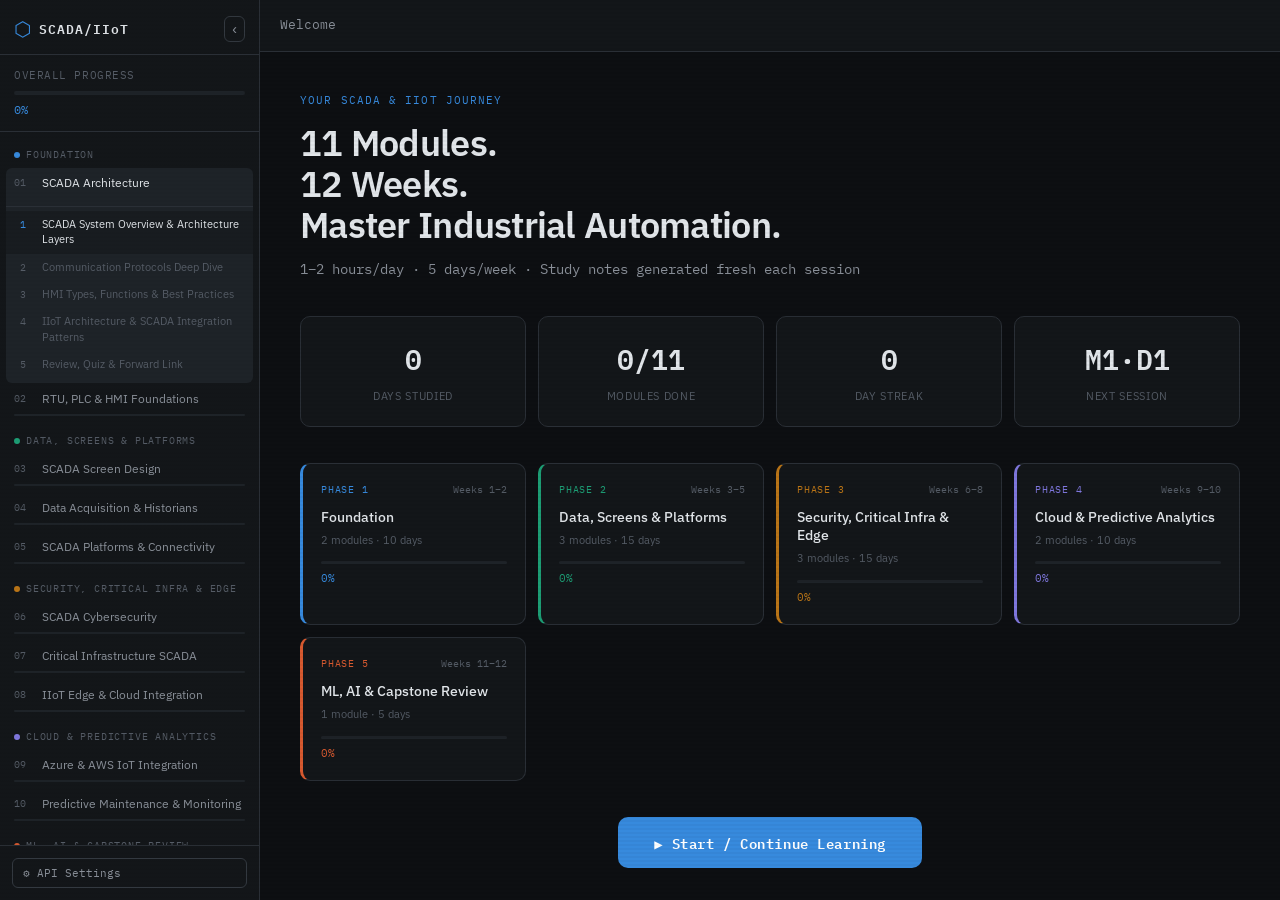
==== index.html @ b3e5c07e "Add files via upload" ====
<!DOCTYPE html>
<html lang="en">
<head>
  <meta charset="UTF-8">
  <meta name="viewport" content="width=device-width, initial-scale=1.0">
  <title>SCADA & IIoT Mastery — Ash's Study Platform</title>
  <link rel="preconnect" href="https://fonts.googleapis.com">
  <link href="https://fonts.googleapis.com/css2?family=IBM+Plex+Mono:wght@400;500;600&family=IBM+Plex+Sans:wght@300;400;500;600&display=swap" rel="stylesheet">
  <link rel="stylesheet" href="style.css">
</head>
<body>

  <!-- Sidebar -->
  <aside class="sidebar" id="sidebar">
    <div class="sidebar-header">
      <div class="logo">
        <span class="logo-icon">⬡</span>
        <span class="logo-text">SCADA/IIoT</span>
      </div>
      <button class="sidebar-toggle" id="sidebarToggle" title="Toggle sidebar">‹</button>
    </div>

    <div class="progress-summary">
      <div class="progress-label">Overall Progress</div>
      <div class="progress-bar-wrap">
        <div class="progress-bar-fill" id="overallBar"></div>
      </div>
      <div class="progress-pct" id="overallPct">0%</div>
    </div>

    <nav class="module-nav" id="moduleNav"></nav>

    <div class="sidebar-footer">
      <button class="settings-btn" id="settingsBtn">⚙ API Settings</button>
    </div>
  </aside>

  <!-- Main content -->
  <main class="main" id="main">

    <!-- Top bar -->
    <header class="topbar">
      <button class="menu-btn" id="menuBtn">☰</button>
      <div class="topbar-title" id="topbarTitle">Welcome</div>
      <div class="topbar-right">
        <span class="streak-badge" id="streakBadge" title="Study streak"></span>
      </div>
    </header>

    <!-- Dashboard view -->
    <div class="view active" id="viewDashboard">
      <div class="dashboard">
        <div class="hero">
          <div class="hero-eyebrow">Your SCADA & IIoT Journey</div>
          <h1 class="hero-title">11 Modules.<br>12 Weeks.<br>Master Industrial Automation.</h1>
          <p class="hero-sub">1–2 hours/day · 5 days/week · Study notes generated fresh each session</p>
        </div>

        <div class="stat-row">
          <div class="stat-card">
            <div class="stat-val" id="statDaysStudied">0</div>
            <div class="stat-lbl">Days Studied</div>
          </div>
          <div class="stat-card">
            <div class="stat-val" id="statModulesComplete">0/11</div>
            <div class="stat-lbl">Modules Done</div>
          </div>
          <div class="stat-card">
            <div class="stat-val" id="statDaysStreak">0</div>
            <div class="stat-lbl">Day Streak</div>
          </div>
          <div class="stat-card">
            <div class="stat-val" id="statNextUp">M1·D1</div>
            <div class="stat-lbl">Next Session</div>
          </div>
        </div>

        <div class="phases-grid" id="phasesGrid"></div>

        <div class="start-cta">
          <button class="cta-btn" id="continueBtn">▶ Start / Continue Learning</button>
        </div>
      </div>
    </div>

    <!-- Study view -->
    <div class="view" id="viewStudy">
      <div class="study-layout">
        <!-- Study content panel -->
        <div class="study-main">
          <div class="session-header">
            <div class="session-meta" id="sessionMeta">Module 1 · Day 1</div>
            <div class="session-title" id="sessionTitle">Loading session...</div>
            <div class="session-tags" id="sessionTags"></div>
          </div>

          <div class="content-area" id="contentArea">
            <div class="content-placeholder">
              <div class="placeholder-icon">⬡</div>
              <p>Click "Load Today's Notes" to generate your study session.</p>
            </div>
          </div>

          <div class="session-actions">
            <button class="action-btn secondary" id="loadNotesBtn">⚡ Load Today's Notes</button>
            <button class="action-btn primary" id="markDoneBtn" style="display:none">✓ Mark Session Complete</button>
            <button class="action-btn secondary" id="quizBtn" style="display:none">? Quick Quiz</button>
          </div>
        </div>

        <!-- AI Tutor panel -->
        <div class="tutor-panel" id="tutorPanel">
          <div class="tutor-header">
            <span class="tutor-title">⬡ AI Tutor</span>
            <span class="tutor-context" id="tutorContext"></span>
          </div>
          <div class="chat-messages" id="chatMessages">
            <div class="chat-welcome">
              <p>Ask me anything about this module. I know your background in controls and automation — I'll tailor explanations to what you already know.</p>
            </div>
          </div>
          <div class="chat-input-wrap">
            <textarea class="chat-input" id="chatInput" placeholder="Ask a question about this topic..." rows="2"></textarea>
            <button class="chat-send" id="chatSend">↑</button>
          </div>
          <div class="quick-prompts" id="quickPrompts"></div>
        </div>
      </div>
    </div>

  </main>

  <!-- API Settings Modal -->
  <div class="modal-overlay" id="modalOverlay">
    <div class="modal">
      <div class="modal-header">
        <span>API Settings</span>
        <button class="modal-close" id="modalClose">✕</button>
      </div>
      <div class="modal-body">
        <p class="modal-desc">Enter your Anthropic API key to enable the AI tutor. Your key is stored only in your browser (localStorage) and never sent anywhere except directly to Anthropic's API.</p>
        <label class="field-label">Anthropic API Key</label>
        <input type="password" class="api-input" id="apiKeyInput" placeholder="sk-ant-...">
        <div class="modal-actions">
          <button class="action-btn primary" id="saveApiKey">Save Key</button>
          <button class="action-btn secondary" id="clearApiKey">Clear Key</button>
        </div>
        <div class="api-status" id="apiStatus"></div>
        <div class="modal-note">
          <strong>Privacy:</strong> Your API key stays in your browser. This app makes calls directly to <code>api.anthropic.com</code> from your browser. Get a key at <a href="https://console.anthropic.com" target="_blank">console.anthropic.com</a>.
        </div>
      </div>
    </div>
  </div>

  <script src="data.js"></script>
  <script src="app.js"></script>
</body>
</html>
---- style.css ----
/* ============================================================
   SCADA/IIoT Learning Platform — Industrial Mono Theme
   ============================================================ */

*, *::before, *::after { box-sizing: border-box; margin: 0; padding: 0; }

:root {
  --font: 'IBM Plex Sans', sans-serif;
  --font-mono: 'IBM Plex Mono', monospace;
  --bg: #0d0f12;
  --bg2: #131619;
  --bg3: #181c20;
  --bg4: #1e2328;
  --border: #2a2f36;
  --border2: #333940;
  --text: #e2e6ea;
  --text2: #8a9099;
  --text3: #555c66;
  --accent: #378ADD;
  --accent2: #1D9E75;
  --accent3: #BA7517;
  --accent4: #7F77DD;
  --accent5: #D85A30;
  --sidebar-w: 260px;
  --topbar-h: 52px;
  --radius: 6px;
  --radius-lg: 10px;
}

html, body {
  height: 100%;
  background: var(--bg);
  color: var(--text);
  font-family: var(--font);
  font-size: 14px;
  line-height: 1.6;
  overflow: hidden;
}

/* ── Layout ───────────────────────────────────────────────── */

.sidebar {
  position: fixed;
  left: 0; top: 0; bottom: 0;
  width: var(--sidebar-w);
  background: var(--bg2);
  border-right: 1px solid var(--border);
  display: flex;
  flex-direction: column;
  z-index: 100;
  transition: transform 0.25s ease, width 0.25s ease;
  overflow: hidden;
}

.sidebar.collapsed { width: 52px; }
.sidebar.collapsed .logo-text,
.sidebar.collapsed .progress-summary,
.sidebar.collapsed .phase-group-header,
.sidebar.collapsed .nav-mod-title,
.sidebar.collapsed .nav-mod-progress,
.sidebar.collapsed .nav-days,
.sidebar.collapsed .nav-mod-check,
.sidebar.collapsed .settings-btn span,
.sidebar.collapsed .sidebar-footer .settings-btn { overflow: hidden; opacity: 0; pointer-events: none; }
.sidebar.collapsed .nav-module { padding: 8px; }
.sidebar.collapsed .nav-mod-num { font-size: 13px; }

.sidebar-header {
  display: flex;
  align-items: center;
  justify-content: space-between;
  padding: 16px 14px 12px;
  border-bottom: 1px solid var(--border);
  flex-shrink: 0;
}

.logo {
  display: flex;
  align-items: center;
  gap: 8px;
}

.logo-icon {
  color: var(--accent);
  font-size: 20px;
  line-height: 1;
}

.logo-text {
  font-family: var(--font-mono);
  font-weight: 600;
  font-size: 13px;
  letter-spacing: 0.08em;
  color: var(--text);
  white-space: nowrap;
}

.sidebar-toggle {
  background: none;
  border: 1px solid var(--border2);
  color: var(--text2);
  cursor: pointer;
  padding: 4px 7px;
  border-radius: var(--radius);
  font-size: 14px;
  transition: all 0.15s;
  flex-shrink: 0;
}
.sidebar-toggle:hover { background: var(--bg3); color: var(--text); }
.sidebar.collapsed .sidebar-toggle { transform: rotate(180deg); }

/* Progress summary */
.progress-summary {
  padding: 12px 14px;
  border-bottom: 1px solid var(--border);
  flex-shrink: 0;
}
.progress-label { font-size: 11px; color: var(--text3); margin-bottom: 6px; font-family: var(--font-mono); letter-spacing: 0.05em; text-transform: uppercase; }
.progress-bar-wrap { height: 4px; background: var(--bg4); border-radius: 2px; overflow: hidden; margin-bottom: 5px; }
.progress-bar-fill { height: 100%; background: var(--accent); border-radius: 2px; transition: width 0.4s ease; width: 0; }
.progress-pct { font-family: var(--font-mono); font-size: 12px; color: var(--accent); }

/* Nav */
.module-nav {
  flex: 1;
  overflow-y: auto;
  overflow-x: hidden;
  padding: 8px 0;
  scrollbar-width: thin;
  scrollbar-color: var(--border2) transparent;
}
.module-nav::-webkit-scrollbar { width: 4px; }
.module-nav::-webkit-scrollbar-track { background: transparent; }
.module-nav::-webkit-scrollbar-thumb { background: var(--border2); border-radius: 2px; }

.phase-group { margin-bottom: 4px; }

.phase-group-header {
  display: flex;
  align-items: center;
  gap: 6px;
  padding: 7px 14px 4px;
  font-size: 10px;
  font-family: var(--font-mono);
  letter-spacing: 0.08em;
  text-transform: uppercase;
  color: var(--text3);
}

.phase-dot {
  width: 6px; height: 6px;
  border-radius: 50%;
  flex-shrink: 0;
}

.nav-module {
  margin: 1px 6px;
  border-radius: var(--radius);
  cursor: pointer;
  transition: background 0.15s;
  overflow: hidden;
}
.nav-module:hover { background: var(--bg3); }
.nav-module.active { background: var(--bg4); }

.nav-mod-header {
  display: flex;
  align-items: center;
  gap: 8px;
  padding: 7px 8px;
}

.nav-mod-num {
  font-family: var(--font-mono);
  font-size: 10px;
  color: var(--text3);
  flex-shrink: 0;
  width: 20px;
}

.nav-mod-title {
  font-size: 12px;
  color: var(--text2);
  flex: 1;
  white-space: nowrap;
  overflow: hidden;
  text-overflow: ellipsis;
  line-height: 1.3;
}

.nav-module.active .nav-mod-title { color: var(--text); }

.nav-mod-check { color: var(--accent2); font-size: 11px; flex-shrink: 0; }

.nav-mod-progress {
  height: 2px;
  background: var(--bg4);
  margin: 0 8px 6px;
  border-radius: 1px;
  overflow: hidden;
}

.nav-mod-bar {
  height: 100%;
  border-radius: 1px;
  transition: width 0.4s ease;
}

.nav-days {
  display: none;
  border-top: 1px solid var(--border);
  padding: 4px 0;
}
.nav-days.open { display: block; }

.nav-day {
  display: flex;
  align-items: flex-start;
  gap: 8px;
  padding: 6px 8px 6px 14px;
  cursor: pointer;
  transition: background 0.1s;
  font-size: 11px;
  color: var(--text3);
  line-height: 1.4;
}
.nav-day:hover { background: var(--bg3); color: var(--text2); }
.nav-day.done { color: var(--text3); }
.nav-day.done .day-dot { color: var(--accent2); }
.nav-day.current { color: var(--text); background: var(--bg3); }
.nav-day.current .day-dot { color: var(--accent); }

.day-dot {
  font-family: var(--font-mono);
  font-size: 10px;
  color: var(--text3);
  flex-shrink: 0;
  width: 14px;
  margin-top: 1px;
}

/* Sidebar footer */
.sidebar-footer {
  padding: 12px;
  border-top: 1px solid var(--border);
  flex-shrink: 0;
}

.settings-btn {
  width: 100%;
  background: none;
  border: 1px solid var(--border2);
  color: var(--text2);
  font-family: var(--font-mono);
  font-size: 11px;
  padding: 7px 10px;
  border-radius: var(--radius);
  cursor: pointer;
  text-align: left;
  transition: all 0.15s;
  white-space: nowrap;
  overflow: hidden;
}
.settings-btn:hover { background: var(--bg3); color: var(--text); border-color: var(--border2); }

/* ── Main content ─────────────────────────────────────────── */

.main {
  margin-left: var(--sidebar-w);
  height: 100vh;
  display: flex;
  flex-direction: column;
  transition: margin-left 0.25s ease;
  overflow: hidden;
}
.main.sidebar-collapsed { margin-left: 52px; }

.topbar {
  height: var(--topbar-h);
  background: var(--bg2);
  border-bottom: 1px solid var(--border);
  display: flex;
  align-items: center;
  padding: 0 20px;
  gap: 12px;
  flex-shrink: 0;
}

.menu-btn {
  display: none;
  background: none;
  border: none;
  color: var(--text2);
  font-size: 18px;
  cursor: pointer;
  padding: 4px;
}

.topbar-title {
  font-size: 13px;
  font-family: var(--font-mono);
  color: var(--text2);
  flex: 1;
  overflow: hidden;
  text-overflow: ellipsis;
  white-space: nowrap;
}

.topbar-right { display: flex; align-items: center; gap: 8px; }

.streak-badge {
  font-size: 12px;
  font-family: var(--font-mono);
  background: var(--bg3);
  border: 1px solid var(--border2);
  padding: 3px 8px;
  border-radius: 12px;
  color: var(--text2);
}

/* ── Views ────────────────────────────────────────────────── */

.view {
  display: none;
  flex: 1;
  overflow: hidden;
}
.view.active { display: flex; flex-direction: column; }

/* ── Dashboard ────────────────────────────────────────────── */

.dashboard {
  flex: 1;
  overflow-y: auto;
  padding: 40px;
}

.hero {
  margin-bottom: 36px;
}

.hero-eyebrow {
  font-family: var(--font-mono);
  font-size: 11px;
  letter-spacing: 0.1em;
  text-transform: uppercase;
  color: var(--accent);
  margin-bottom: 12px;
}

.hero-title {
  font-size: 36px;
  font-weight: 600;
  line-height: 1.15;
  color: var(--text);
  margin-bottom: 12px;
  letter-spacing: -0.02em;
}

.hero-sub {
  font-size: 14px;
  color: var(--text2);
  font-family: var(--font-mono);
}

.stat-row {
  display: grid;
  grid-template-columns: repeat(4, 1fr);
  gap: 12px;
  margin-bottom: 36px;
}

.stat-card {
  background: var(--bg2);
  border: 1px solid var(--border);
  border-radius: var(--radius-lg);
  padding: 20px;
  text-align: center;
}

.stat-val {
  font-family: var(--font-mono);
  font-size: 28px;
  font-weight: 600;
  color: var(--text);
  margin-bottom: 6px;
}

.stat-lbl {
  font-size: 11px;
  color: var(--text3);
  text-transform: uppercase;
  letter-spacing: 0.06em;
}

.phases-grid {
  display: grid;
  grid-template-columns: repeat(auto-fill, minmax(200px, 1fr));
  gap: 12px;
  margin-bottom: 36px;
}

.phase-card {
  background: var(--bg2);
  border: 1px solid var(--border);
  border-radius: var(--radius-lg);
  padding: 18px;
  cursor: pointer;
  transition: all 0.2s;
  border-left: 3px solid var(--phase-color, var(--accent));
}
.phase-card:hover {
  background: var(--bg3);
  transform: translateY(-1px);
}

.phase-card-top {
  display: flex;
  justify-content: space-between;
  align-items: flex-start;
  margin-bottom: 10px;
}

.phase-card-num {
  font-family: var(--font-mono);
  font-size: 10px;
  color: var(--phase-color, var(--accent));
  text-transform: uppercase;
  letter-spacing: 0.08em;
}

.phase-card-weeks {
  font-family: var(--font-mono);
  font-size: 10px;
  color: var(--text3);
}

.phase-card-title {
  font-size: 14px;
  font-weight: 500;
  color: var(--text);
  line-height: 1.3;
  margin-bottom: 6px;
}

.phase-card-mods {
  font-size: 11px;
  color: var(--text3);
  margin-bottom: 12px;
}

.phase-card-bar-wrap {
  height: 3px;
  background: var(--bg4);
  border-radius: 2px;
  margin-bottom: 6px;
}

.phase-card-bar {
  height: 100%;
  background: var(--phase-color, var(--accent));
  border-radius: 2px;
  transition: width 0.5s ease;
}

.phase-card-pct {
  font-family: var(--font-mono);
  font-size: 11px;
  color: var(--phase-color, var(--accent));
}

.start-cta { text-align: center; }

.cta-btn {
  background: var(--accent);
  color: #fff;
  border: none;
  padding: 14px 36px;
  border-radius: var(--radius-lg);
  font-family: var(--font-mono);
  font-size: 14px;
  font-weight: 600;
  cursor: pointer;
  letter-spacing: 0.04em;
  transition: all 0.15s;
}
.cta-btn:hover { background: #4a98ee; transform: translateY(-1px); }
.cta-btn:active { transform: translateY(0); }

/* ── Study View ───────────────────────────────────────────── */

.study-layout {
  flex: 1;
  display: grid;
  grid-template-columns: 1fr 360px;
  overflow: hidden;
}

.study-main {
  display: flex;
  flex-direction: column;
  overflow: hidden;
  border-right: 1px solid var(--border);
}

.session-header {
  padding: 20px 24px 16px;
  border-bottom: 1px solid var(--border);
  flex-shrink: 0;
}

.session-meta {
  font-family: var(--font-mono);
  font-size: 11px;
  color: var(--text3);
  text-transform: uppercase;
  letter-spacing: 0.08em;
  margin-bottom: 6px;
}

.session-title {
  font-size: 20px;
  font-weight: 600;
  color: var(--text);
  line-height: 1.3;
  margin-bottom: 10px;
}

.session-tags {
  display: flex;
  flex-wrap: wrap;
  gap: 6px;
}

.tag {
  font-family: var(--font-mono);
  font-size: 10px;
  padding: 3px 8px;
  border-radius: 3px;
  border: 1px solid;
  letter-spacing: 0.04em;
}

.content-area {
  flex: 1;
  overflow-y: auto;
  padding: 24px;
  scrollbar-width: thin;
  scrollbar-color: var(--border2) transparent;
}
.content-area::-webkit-scrollbar { width: 4px; }
.content-area::-webkit-scrollbar-thumb { background: var(--border2); border-radius: 2px; }

.content-placeholder {
  display: flex;
  flex-direction: column;
  align-items: center;
  justify-content: center;
  height: 100%;
  text-align: center;
  color: var(--text2);
  min-height: 300px;
}

.content-placeholder.completed .placeholder-icon { color: var(--accent2); }

.placeholder-icon {
  font-size: 36px;
  margin-bottom: 14px;
  color: var(--accent);
  opacity: 0.5;
}

.session-topics-preview {
  margin-top: 20px;
  display: flex;
  flex-direction: column;
  gap: 6px;
  text-align: left;
  max-width: 420px;
}

.topic-pill {
  font-size: 12px;
  color: var(--text3);
  padding: 5px 0;
}

/* Notes content */
.notes-content {
  max-width: 720px;
}

.notes-content h2 {
  font-size: 16px;
  font-weight: 600;
  margin: 28px 0 10px;
  padding-bottom: 8px;
  border-bottom: 1px solid var(--border);
  font-family: var(--font-mono);
  letter-spacing: 0.02em;
}

.notes-content h2:first-child { margin-top: 0; }

.notes-content h3 {
  font-size: 14px;
  font-weight: 500;
  margin: 18px 0 8px;
  color: var(--text);
}

.notes-content p {
  font-size: 14px;
  line-height: 1.75;
  color: var(--text2);
  margin-bottom: 12px;
}

.notes-content strong { color: var(--text); font-weight: 500; }

.notes-content ul {
  margin: 8px 0 14px 16px;
}

.notes-content li {
  font-size: 14px;
  line-height: 1.7;
  color: var(--text2);
  margin-bottom: 4px;
}

.notes-content code {
  font-family: var(--font-mono);
  font-size: 12px;
  background: var(--bg4);
  color: var(--accent);
  padding: 2px 6px;
  border-radius: 3px;
}

.table-wrap {
  overflow-x: auto;
  margin: 14px 0;
}

.notes-content table {
  width: 100%;
  border-collapse: collapse;
  font-size: 13px;
}

.notes-content th {
  text-align: left;
  font-family: var(--font-mono);
  font-size: 11px;
  text-transform: uppercase;
  letter-spacing: 0.06em;
  color: var(--text3);
  padding: 8px 12px;
  border-bottom: 1px solid var(--border2);
}

.notes-content td {
  padding: 8px 12px;
  border-bottom: 1px solid var(--border);
  color: var(--text2);
  line-height: 1.5;
  vertical-align: top;
}

.notes-content tr:hover td { background: var(--bg3); }

/* Loading */
.loading-notes {
  display: flex;
  flex-direction: column;
  align-items: center;
  justify-content: center;
  min-height: 300px;
  gap: 16px;
  color: var(--text2);
}

.spinner {
  width: 32px; height: 32px;
  border: 2px solid var(--border2);
  border-top-color: var(--accent);
  border-radius: 50%;
  animation: spin 0.8s linear infinite;
}

@keyframes spin { to { transform: rotate(360deg); } }

.error-msg {
  background: rgba(226, 75, 74, 0.1);
  border: 1px solid rgba(226, 75, 74, 0.3);
  border-radius: var(--radius);
  padding: 16px;
  color: #e24b4a;
  font-size: 13px;
  line-height: 1.6;
}

/* Session actions */
.session-actions {
  padding: 14px 24px;
  border-top: 1px solid var(--border);
  display: flex;
  gap: 10px;
  flex-shrink: 0;
  flex-wrap: wrap;
}

.action-btn {
  padding: 9px 18px;
  border-radius: var(--radius);
  font-family: var(--font-mono);
  font-size: 12px;
  font-weight: 500;
  cursor: pointer;
  transition: all 0.15s;
  display: inline-flex;
  align-items: center;
  gap: 6px;
  letter-spacing: 0.02em;
}

.action-btn.primary {
  background: var(--accent);
  color: #fff;
  border: none;
}
.action-btn.primary:hover { background: #4a98ee; }
.action-btn.primary:disabled { background: var(--accent2); cursor: not-allowed; opacity: 0.8; }

.action-btn.secondary {
  background: transparent;
  color: var(--text2);
  border: 1px solid var(--border2);
}
.action-btn.secondary:hover { background: var(--bg3); color: var(--text); border-color: var(--border2); }

/* ── AI Tutor Panel ───────────────────────────────────────── */

.tutor-panel {
  display: flex;
  flex-direction: column;
  overflow: hidden;
  background: var(--bg2);
}

.tutor-header {
  padding: 14px 16px;
  border-bottom: 1px solid var(--border);
  display: flex;
  align-items: center;
  justify-content: space-between;
  flex-shrink: 0;
}

.tutor-title {
  font-family: var(--font-mono);
  font-size: 12px;
  font-weight: 600;
  color: var(--accent);
  letter-spacing: 0.06em;
}

.tutor-context {
  font-family: var(--font-mono);
  font-size: 10px;
  color: var(--text3);
}

.chat-messages {
  flex: 1;
  overflow-y: auto;
  padding: 16px;
  display: flex;
  flex-direction: column;
  gap: 12px;
  scrollbar-width: thin;
  scrollbar-color: var(--border2) transparent;
}
.chat-messages::-webkit-scrollbar { width: 3px; }
.chat-messages::-webkit-scrollbar-thumb { background: var(--border2); border-radius: 2px; }

.chat-welcome {
  background: var(--bg3);
  border: 1px solid var(--border);
  border-radius: var(--radius);
  padding: 12px;
}
.chat-welcome p { font-size: 12px; color: var(--text2); line-height: 1.6; }

.chat-msg { display: flex; flex-direction: column; }

.chat-msg.user { align-items: flex-end; }
.chat-msg.ai { align-items: flex-start; }

.chat-bubble {
  max-width: 90%;
  padding: 10px 12px;
  border-radius: var(--radius);
  font-size: 12px;
  line-height: 1.6;
}

.chat-msg.user .chat-bubble {
  background: var(--accent);
  color: #fff;
  border-radius: var(--radius) var(--radius) 2px var(--radius);
}

.chat-msg.ai .chat-bubble {
  background: var(--bg3);
  border: 1px solid var(--border);
  color: var(--text2);
  border-radius: var(--radius) var(--radius) var(--radius) 2px;
}

.chat-bubble.error {
  background: rgba(226,75,74,0.1);
  border: 1px solid rgba(226,75,74,0.3);
  color: #e24b4a;
}

.ai-response h2 { font-size: 12px; font-weight: 600; color: var(--accent); margin: 10px 0 5px; }
.ai-response h3 { font-size: 12px; font-weight: 500; color: var(--text); margin: 8px 0 4px; }
.ai-response p { font-size: 12px; color: var(--text2); margin-bottom: 6px; }
.ai-response strong { color: var(--text); }
.ai-response code { font-size: 11px; background: var(--bg4); color: var(--accent); padding: 1px 4px; border-radius: 2px; font-family: var(--font-mono); }
.ai-response ul { margin-left: 14px; }
.ai-response li { font-size: 12px; color: var(--text2); margin-bottom: 3px; }
.ai-response table { width: 100%; border-collapse: collapse; margin: 6px 0; }
.ai-response th { font-size: 10px; text-transform: uppercase; letter-spacing: 0.05em; color: var(--text3); padding: 4px 6px; border-bottom: 1px solid var(--border2); }
.ai-response td { font-size: 11px; color: var(--text2); padding: 5px 6px; border-bottom: 1px solid var(--border); vertical-align: top; }

/* Thinking dots */
.chat-bubble.thinking {
  display: flex;
  align-items: center;
  gap: 5px;
  padding: 12px 16px;
}
.chat-bubble.thinking span {
  width: 6px; height: 6px;
  background: var(--text3);
  border-radius: 50%;
  animation: bounce 1.2s infinite;
}
.chat-bubble.thinking span:nth-child(2) { animation-delay: 0.2s; }
.chat-bubble.thinking span:nth-child(3) { animation-delay: 0.4s; }
@keyframes bounce {
  0%, 60%, 100% { transform: translateY(0); }
  30% { transform: translateY(-6px); }
}

.chat-input-wrap {
  display: flex;
  gap: 8px;
  padding: 12px;
  border-top: 1px solid var(--border);
  flex-shrink: 0;
}

.chat-input {
  flex: 1;
  background: var(--bg3);
  border: 1px solid var(--border2);
  border-radius: var(--radius);
  color: var(--text);
  font-family: var(--font);
  font-size: 12px;
  padding: 8px 10px;
  resize: none;
  outline: none;
  transition: border-color 0.15s;
  line-height: 1.5;
}
.chat-input:focus { border-color: var(--accent); }
.chat-input::placeholder { color: var(--text3); }

.chat-send {
  background: var(--accent);
  color: #fff;
  border: none;
  border-radius: var(--radius);
  width: 34px;
  height: 34px;
  cursor: pointer;
  font-size: 16px;
  display: flex;
  align-items: center;
  justify-content: center;
  transition: background 0.15s;
  flex-shrink: 0;
  align-self: flex-end;
}
.chat-send:hover { background: #4a98ee; }

.quick-prompts {
  padding: 0 12px 10px;
  display: flex;
  flex-direction: column;
  gap: 5px;
  flex-shrink: 0;
}

.quick-prompt-btn {
  background: transparent;
  border: 1px solid var(--border);
  border-radius: var(--radius);
  color: var(--text3);
  font-size: 11px;
  padding: 5px 10px;
  text-align: left;
  cursor: pointer;
  transition: all 0.15s;
  font-family: var(--font);
  line-height: 1.4;
}
.quick-prompt-btn:hover { background: var(--bg3); color: var(--text2); border-color: var(--border2); }

/* ── Modal ────────────────────────────────────────────────── */

.modal-overlay {
  display: none;
  position: fixed;
  inset: 0;
  background: rgba(0,0,0,0.7);
  z-index: 200;
  align-items: center;
  justify-content: center;
  padding: 20px;
}
.modal-overlay.open { display: flex; }

.modal {
  background: var(--bg2);
  border: 1px solid var(--border2);
  border-radius: var(--radius-lg);
  width: 100%;
  max-width: 480px;
  overflow: hidden;
}

.modal-header {
  display: flex;
  justify-content: space-between;
  align-items: center;
  padding: 16px 20px;
  border-bottom: 1px solid var(--border);
  font-family: var(--font-mono);
  font-size: 13px;
  font-weight: 600;
}

.modal-close {
  background: none;
  border: none;
  color: var(--text3);
  cursor: pointer;
  font-size: 14px;
  padding: 4px;
  transition: color 0.15s;
}
.modal-close:hover { color: var(--text); }

.modal-body { padding: 20px; }

.modal-desc {
  font-size: 13px;
  color: var(--text2);
  line-height: 1.6;
  margin-bottom: 18px;
}

.field-label {
  display: block;
  font-family: var(--font-mono);
  font-size: 11px;
  text-transform: uppercase;
  letter-spacing: 0.06em;
  color: var(--text3);
  margin-bottom: 6px;
}

.api-input {
  width: 100%;
  background: var(--bg3);
  border: 1px solid var(--border2);
  border-radius: var(--radius);
  color: var(--text);
  font-family: var(--font-mono);
  font-size: 13px;
  padding: 10px 12px;
  outline: none;
  transition: border-color 0.15s;
  margin-bottom: 16px;
}
.api-input:focus { border-color: var(--accent); }

.modal-actions {
  display: flex;
  gap: 10px;
  margin-bottom: 16px;
}

.api-status { font-size: 13px; margin-bottom: 14px; }
.status-ok { color: var(--accent2); }
.status-warn { color: var(--accent3); }

.modal-note {
  font-size: 12px;
  color: var(--text3);
  line-height: 1.6;
  padding: 12px;
  background: var(--bg3);
  border-radius: var(--radius);
  border: 1px solid var(--border);
}
.modal-note a { color: var(--accent); }
.modal-note code { font-family: var(--font-mono); color: var(--accent); }

/* ── Responsive ───────────────────────────────────────────── */

@media (max-width: 900px) {
  .study-layout { grid-template-columns: 1fr; }
  .tutor-panel {
    display: none;
    position: fixed;
    inset: 0;
    z-index: 150;
  }
}

@media (max-width: 768px) {
  .sidebar {
    transform: translateX(-100%);
  }
  .sidebar.mobile-open {
    transform: translateX(0);
    box-shadow: 4px 0 20px rgba(0,0,0,0.5);
  }
  .main { margin-left: 0; }
  .main.sidebar-collapsed { margin-left: 0; }
  .menu-btn { display: block; }
  .stat-row { grid-template-columns: repeat(2, 1fr); }
  .hero-title { font-size: 26px; }
  .dashboard { padding: 20px; }
}

@media (max-width: 480px) {
  .stat-row { grid-template-columns: 1fr 1fr; }
  .phases-grid { grid-template-columns: 1fr; }
}

/* ── Scan-line texture (subtle industrial feel) ────────────── */
body::after {
  content: '';
  position: fixed;
  inset: 0;
  background: repeating-linear-gradient(
    0deg,
    transparent,
    transparent 2px,
    rgba(0,0,0,0.03) 2px,
    rgba(0,0,0,0.03) 4px
  );
  pointer-events: none;
  z-index: 9999;
}
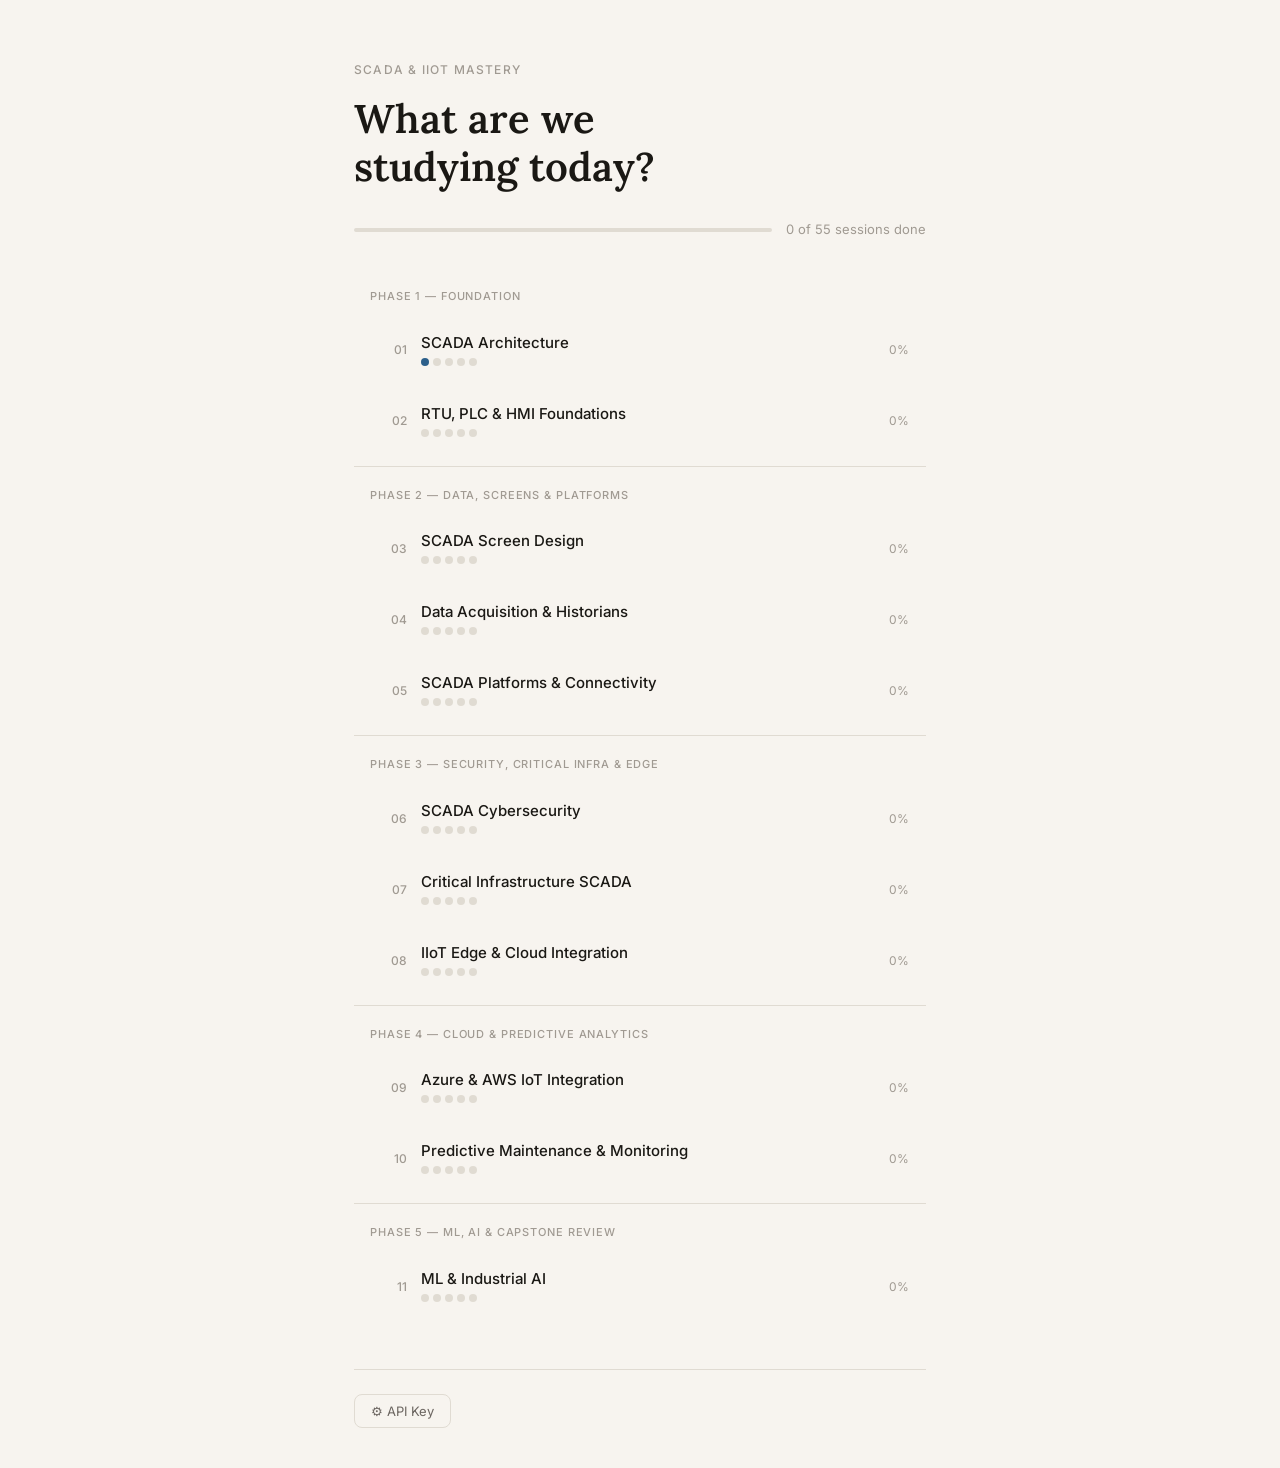
==== commit c890c785: "Add files via upload" ====
--- a/index.html
+++ b/index.html
@@ -3,153 +3,90 @@
 <head>
   <meta charset="UTF-8">
   <meta name="viewport" content="width=device-width, initial-scale=1.0">
-  <title>SCADA & IIoT Mastery — Ash's Study Platform</title>
+  <title>SCADA & IIoT — Study</title>
   <link rel="preconnect" href="https://fonts.googleapis.com">
-  <link href="https://fonts.googleapis.com/css2?family=IBM+Plex+Mono:wght@400;500;600&family=IBM+Plex+Sans:wght@300;400;500;600&display=swap" rel="stylesheet">
+  <link href="https://fonts.googleapis.com/css2?family=Lora:ital,wght@0,400;0,500;0,600;1,400&family=Inter:wght@400;500&display=swap" rel="stylesheet">
   <link rel="stylesheet" href="style.css">
 </head>
 <body>
 
-  <!-- Sidebar -->
-  <aside class="sidebar" id="sidebar">
-    <div class="sidebar-header">
-      <div class="logo">
-        <span class="logo-icon">⬡</span>
-        <span class="logo-text">SCADA/IIoT</span>
+  <!-- Home screen -->
+  <div class="screen active" id="screenHome">
+    <div class="home-wrap">
+      <div class="home-top">
+        <div class="home-label">SCADA & IIoT Mastery</div>
+        <h1 class="home-title">What are we<br>studying today?</h1>
+        <div class="home-progress">
+          <div class="hp-bar"><div class="hp-fill" id="homeBarFill"></div></div>
+          <span class="hp-text" id="homeBarText">0 of 55 sessions done</span>
+        </div>
       </div>
-      <button class="sidebar-toggle" id="sidebarToggle" title="Toggle sidebar">‹</button>
+      <div class="module-list" id="moduleList"></div>
+      <div class="home-footer">
+        <button class="btn-ghost" id="homeSettingsBtn">⚙ API Key</button>
+        <span class="streak-text" id="homeStreak"></span>
+      </div>
     </div>
+  </div>
 
-    <div class="progress-summary">
-      <div class="progress-label">Overall Progress</div>
-      <div class="progress-bar-wrap">
-        <div class="progress-bar-fill" id="overallBar"></div>
-      </div>
-      <div class="progress-pct" id="overallPct">0%</div>
-    </div>
-
-    <nav class="module-nav" id="moduleNav"></nav>
-
-    <div class="sidebar-footer">
-      <button class="settings-btn" id="settingsBtn">⚙ API Settings</button>
-    </div>
-  </aside>
-
-  <!-- Main content -->
-  <main class="main" id="main">
-
-    <!-- Top bar -->
-    <header class="topbar">
-      <button class="menu-btn" id="menuBtn">☰</button>
-      <div class="topbar-title" id="topbarTitle">Welcome</div>
-      <div class="topbar-right">
-        <span class="streak-badge" id="streakBadge" title="Study streak"></span>
-      </div>
-    </header>
-
-    <!-- Dashboard view -->
-    <div class="view active" id="viewDashboard">
-      <div class="dashboard">
-        <div class="hero">
-          <div class="hero-eyebrow">Your SCADA & IIoT Journey</div>
-          <h1 class="hero-title">11 Modules.<br>12 Weeks.<br>Master Industrial Automation.</h1>
-          <p class="hero-sub">1–2 hours/day · 5 days/week · Study notes generated fresh each session</p>
+  <!-- Study screen -->
+  <div class="screen" id="screenStudy">
+    <div class="study-wrap">
+      <div class="study-left">
+        <div class="study-nav">
+          <button class="back-btn" id="backBtn">← Modules</button>
+          <div class="study-breadcrumb" id="studyBreadcrumb"></div>
+          <button class="btn-ghost small" id="studySettingsBtn">⚙</button>
         </div>
-
-        <div class="stat-row">
-          <div class="stat-card">
-            <div class="stat-val" id="statDaysStudied">0</div>
-            <div class="stat-lbl">Days Studied</div>
-          </div>
-          <div class="stat-card">
-            <div class="stat-val" id="statModulesComplete">0/11</div>
-            <div class="stat-lbl">Modules Done</div>
-          </div>
-          <div class="stat-card">
-            <div class="stat-val" id="statDaysStreak">0</div>
-            <div class="stat-lbl">Day Streak</div>
-          </div>
-          <div class="stat-card">
-            <div class="stat-val" id="statNextUp">M1·D1</div>
-            <div class="stat-lbl">Next Session</div>
+        <div class="day-tabs" id="dayTabs"></div>
+        <div class="study-header">
+          <div class="study-module-label" id="studyModuleLabel"></div>
+          <h2 class="study-day-title" id="studyDayTitle"></h2>
+          <div class="study-keywords" id="studyKeywords"></div>
+        </div>
+        <div class="study-body" id="studyBody">
+          <div class="empty-state">
+            <div class="empty-icon">◎</div>
+            <p>Ready when you are.</p>
+            <button class="btn-primary" id="loadBtn1">Generate today's notes</button>
           </div>
         </div>
-
-        <div class="phases-grid" id="phasesGrid"></div>
-
-        <div class="start-cta">
-          <button class="cta-btn" id="continueBtn">▶ Start / Continue Learning</button>
+        <div class="study-footer" id="studyFooter" style="display:none">
+          <button class="btn-ghost" id="loadBtn">↻ Regenerate</button>
+          <button class="btn-done" id="doneBtn">✓ Mark complete & continue</button>
         </div>
       </div>
-    </div>
-
-    <!-- Study view -->
-    <div class="view" id="viewStudy">
-      <div class="study-layout">
-        <!-- Study content panel -->
-        <div class="study-main">
-          <div class="session-header">
-            <div class="session-meta" id="sessionMeta">Module 1 · Day 1</div>
-            <div class="session-title" id="sessionTitle">Loading session...</div>
-            <div class="session-tags" id="sessionTags"></div>
-          </div>
-
-          <div class="content-area" id="contentArea">
-            <div class="content-placeholder">
-              <div class="placeholder-icon">⬡</div>
-              <p>Click "Load Today's Notes" to generate your study session.</p>
-            </div>
-          </div>
-
-          <div class="session-actions">
-            <button class="action-btn secondary" id="loadNotesBtn">⚡ Load Today's Notes</button>
-            <button class="action-btn primary" id="markDoneBtn" style="display:none">✓ Mark Session Complete</button>
-            <button class="action-btn secondary" id="quizBtn" style="display:none">? Quick Quiz</button>
+      <div class="tutor-wrap" id="tutorWrap">
+        <div class="tutor-head">
+          <span class="tutor-label">Ask the tutor</span>
+          <button class="tutor-close" id="tutorClose">✕</button>
+        </div>
+        <div class="chat-body" id="chatBody">
+          <div class="chat-intro">Ask anything about this session — I'll tie it to your Rockwell &amp; panel wiring background.</div>
+        </div>
+        <div class="chat-foot">
+          <div class="quick-qs" id="quickQs"></div>
+          <div class="chat-row">
+            <textarea id="chatInput" placeholder="Ask a question…" rows="2"></textarea>
+            <button id="chatSend">↑</button>
           </div>
         </div>
+      </div>
+      <button class="tutor-toggle" id="tutorToggle">💬 Ask tutor</button>
+    </div>
+  </div>
 
-        <!-- AI Tutor panel -->
-        <div class="tutor-panel" id="tutorPanel">
-          <div class="tutor-header">
-            <span class="tutor-title">⬡ AI Tutor</span>
-            <span class="tutor-context" id="tutorContext"></span>
-          </div>
-          <div class="chat-messages" id="chatMessages">
-            <div class="chat-welcome">
-              <p>Ask me anything about this module. I know your background in controls and automation — I'll tailor explanations to what you already know.</p>
-            </div>
-          </div>
-          <div class="chat-input-wrap">
-            <textarea class="chat-input" id="chatInput" placeholder="Ask a question about this topic..." rows="2"></textarea>
-            <button class="chat-send" id="chatSend">↑</button>
-          </div>
-          <div class="quick-prompts" id="quickPrompts"></div>
-        </div>
+  <!-- Modal -->
+  <div class="modal-bg" id="modalBg">
+    <div class="modal-box">
+      <div class="modal-title">API Key <button class="modal-x" id="modalX">✕</button></div>
+      <p class="modal-desc">Free at <a href="https://console.groq.com" target="_blank">console.groq.com</a> — no credit card needed. Key stays in your browser only.</p>
+      <input type="password" id="apiInput" placeholder="gsk_…" autocomplete="off">
+      <div class="modal-btns">
+        <button class="btn-primary" id="saveKey">Save</button>
+        <button class="btn-ghost" id="clearKey">Clear</button>
       </div>
-    </div>
-
-  </main>
-
-  <!-- API Settings Modal -->
-  <div class="modal-overlay" id="modalOverlay">
-    <div class="modal">
-      <div class="modal-header">
-        <span>API Settings</span>
-        <button class="modal-close" id="modalClose">✕</button>
-      </div>
-      <div class="modal-body">
-        <p class="modal-desc">Enter your Anthropic API key to enable the AI tutor. Your key is stored only in your browser (localStorage) and never sent anywhere except directly to Anthropic's API.</p>
-        <label class="field-label">Anthropic API Key</label>
-        <input type="password" class="api-input" id="apiKeyInput" placeholder="sk-ant-...">
-        <div class="modal-actions">
-          <button class="action-btn primary" id="saveApiKey">Save Key</button>
-          <button class="action-btn secondary" id="clearApiKey">Clear Key</button>
-        </div>
-        <div class="api-status" id="apiStatus"></div>
-        <div class="modal-note">
-          <strong>Privacy:</strong> Your API key stays in your browser. This app makes calls directly to <code>api.anthropic.com</code> from your browser. Get a key at <a href="https://console.anthropic.com" target="_blank">console.anthropic.com</a>.
-        </div>
-      </div>
+      <div class="key-status" id="keyStatus"></div>
     </div>
   </div>
 
--- a/style.css
+++ b/style.css
@@ -1,1074 +1,194 @@
-/* ============================================================
-   SCADA/IIoT Learning Platform — Industrial Mono Theme
-   ============================================================ */
+/* SCADA/IIoT Study — Clean Reading Theme */
+*, *::before, *::after { box-sizing: border-box; margin: 0; padding: 0; }
+:root {
+  --serif: 'Lora', Georgia, serif;
+  --sans: 'Inter', system-ui, sans-serif;
+  --bg: #f7f4ef;
+  --bg2: #fffff8;
+  --bg3: #f0ede7;
+  --border: #e0dbd2;
+  --text: #1a1814;
+  --text2: #6b6560;
+  --text3: #a09a92;
+  --accent: #2c5f8a;
+  --accent-light: #e8f0f7;
+  --green: #2a6e4a;
+  --green-light: #e6f2ec;
+  --amber: #7a4f1a;
+  --amber-light: #fdf3e3;
+  --radius: 8px;
+  --max: 740px;
+}
+html, body { height: 100%; background: var(--bg); color: var(--text); font-family: var(--sans); font-size: 16px; line-height: 1.6; -webkit-font-smoothing: antialiased; }
+.screen { display: none; min-height: 100vh; }
+.screen.active { display: block; }
 
-*, *::before, *::after { box-sizing: border-box; margin: 0; padding: 0; }
+/* Home */
+.home-wrap { max-width: 620px; margin: 0 auto; padding: 60px 24px 40px; }
+.home-label { font-size: 12px; font-weight: 500; letter-spacing: 0.1em; text-transform: uppercase; color: var(--text3); margin-bottom: 16px; }
+.home-title { font-family: var(--serif); font-size: 40px; font-weight: 600; line-height: 1.2; color: var(--text); margin-bottom: 28px; }
+.home-progress { display: flex; align-items: center; gap: 14px; margin-bottom: 48px; }
+.hp-bar { flex: 1; height: 4px; background: var(--border); border-radius: 2px; overflow: hidden; }
+.hp-fill { height: 100%; background: var(--accent); border-radius: 2px; transition: width 0.5s ease; width: 0; }
+.hp-text { font-size: 13px; color: var(--text3); white-space: nowrap; }
+.module-list { display: flex; flex-direction: column; gap: 2px; margin-bottom: 48px; }
+.mod-item { display: grid; grid-template-columns: 36px 1fr auto; align-items: center; gap: 14px; padding: 14px 16px; border-radius: var(--radius); cursor: pointer; transition: background 0.12s; border: 1px solid transparent; }
+.mod-item:hover { background: var(--bg2); border-color: var(--border); }
+.mod-num { font-size: 12px; font-weight: 500; color: var(--text3); text-align: right; }
+.mod-info { min-width: 0; }
+.mod-title { font-size: 15px; font-weight: 500; color: var(--text); white-space: nowrap; overflow: hidden; text-overflow: ellipsis; margin-bottom: 3px; }
+.mod-phase { font-size: 12px; color: var(--text3); }
+.mod-right { display: flex; align-items: center; gap: 10px; flex-shrink: 0; }
+.mod-pct { font-size: 12px; color: var(--text3); }
+.mod-check { color: var(--green); font-size: 14px; }
+.phase-divider { font-size: 11px; font-weight: 500; letter-spacing: 0.08em; text-transform: uppercase; color: var(--text3); padding: 20px 16px 8px; border-top: 1px solid var(--border); margin-top: 8px; }
+.phase-divider:first-child { border-top: none; margin-top: 0; padding-top: 0; }
+.mod-days-row { display: flex; gap: 4px; grid-column: 2 / 4; padding-bottom: 4px; }
+.day-dot-sm { width: 8px; height: 8px; border-radius: 50%; background: var(--border); transition: background 0.2s; }
+.day-dot-sm.done { background: var(--green); }
+.day-dot-sm.current { background: var(--accent); }
+.home-footer { display: flex; align-items: center; justify-content: space-between; padding-top: 24px; border-top: 1px solid var(--border); }
+.streak-text { font-size: 13px; color: var(--text3); }
 
-:root {
-  --font: 'IBM Plex Sans', sans-serif;
-  --font-mono: 'IBM Plex Mono', monospace;
-  --bg: #0d0f12;
-  --bg2: #131619;
-  --bg3: #181c20;
-  --bg4: #1e2328;
-  --border: #2a2f36;
-  --border2: #333940;
-  --text: #e2e6ea;
-  --text2: #8a9099;
-  --text3: #555c66;
-  --accent: #378ADD;
-  --accent2: #1D9E75;
-  --accent3: #BA7517;
-  --accent4: #7F77DD;
-  --accent5: #D85A30;
-  --sidebar-w: 260px;
-  --topbar-h: 52px;
-  --radius: 6px;
-  --radius-lg: 10px;
+/* Study screen */
+.study-wrap { display: grid; grid-template-columns: 1fr 340px; min-height: 100vh; position: relative; }
+.study-left { display: flex; flex-direction: column; min-height: 100vh; border-right: 1px solid var(--border); }
+.study-nav { display: flex; align-items: center; gap: 12px; padding: 16px 28px; border-bottom: 1px solid var(--border); background: var(--bg); position: sticky; top: 0; z-index: 10; }
+.back-btn { background: none; border: none; color: var(--accent); font-size: 14px; font-family: var(--sans); cursor: pointer; padding: 4px 0; white-space: nowrap; }
+.back-btn:hover { text-decoration: underline; }
+.study-breadcrumb { flex: 1; font-size: 13px; color: var(--text3); overflow: hidden; text-overflow: ellipsis; white-space: nowrap; }
+.day-tabs { display: flex; padding: 0 28px; border-bottom: 1px solid var(--border); background: var(--bg); overflow-x: auto; scrollbar-width: none; }
+.day-tabs::-webkit-scrollbar { display: none; }
+.day-tab { padding: 10px 16px; font-size: 13px; color: var(--text3); cursor: pointer; border-bottom: 2px solid transparent; white-space: nowrap; transition: color 0.15s; font-family: var(--sans); background: none; border-top: none; border-left: none; border-right: none; display: flex; align-items: center; gap: 6px; }
+.day-tab:hover { color: var(--text2); }
+.day-tab.active { color: var(--accent); border-bottom-color: var(--accent); font-weight: 500; }
+.day-tab .tab-dot { width: 6px; height: 6px; border-radius: 50%; background: var(--border); flex-shrink: 0; }
+.day-tab.done-tab .tab-dot { background: var(--green); }
+.study-header { padding: 36px 48px 24px; max-width: var(--max); }
+.study-module-label { font-size: 12px; font-weight: 500; letter-spacing: 0.08em; text-transform: uppercase; color: var(--text3); margin-bottom: 10px; }
+.study-day-title { font-family: var(--serif); font-size: 28px; font-weight: 600; line-height: 1.3; color: var(--text); margin-bottom: 16px; }
+.study-keywords { display: flex; flex-wrap: wrap; gap: 6px; }
+.kw-tag { font-size: 12px; color: var(--accent); background: var(--accent-light); padding: 3px 10px; border-radius: 20px; font-weight: 500; }
+.study-body { flex: 1; padding: 8px 48px 32px; max-width: var(--max); overflow-y: auto; }
+.empty-state { display: flex; flex-direction: column; align-items: center; justify-content: center; min-height: 320px; gap: 16px; text-align: center; color: var(--text3); }
+.empty-icon { font-size: 32px; opacity: 0.4; }
+.empty-state p { font-size: 15px; }
+
+/* Notes — reading experience */
+.notes { font-family: var(--serif); font-size: 17px; line-height: 1.85; color: var(--text); }
+.notes h2 { font-family: var(--sans); font-size: 11px; font-weight: 500; letter-spacing: 0.1em; text-transform: uppercase; color: var(--text3); margin: 40px 0 14px; padding-bottom: 8px; border-bottom: 1px solid var(--border); }
+.notes h2:first-child { margin-top: 0; }
+.notes h3 { font-family: var(--serif); font-size: 18px; font-weight: 600; color: var(--text); margin: 24px 0 10px; }
+.notes p { margin-bottom: 18px; color: #2a2620; }
+.notes strong { font-weight: 600; color: var(--text); }
+.notes em { font-style: italic; color: var(--text2); }
+.notes ul, .notes ol { margin: 0 0 18px 0; padding-left: 0; list-style: none; }
+.notes li { position: relative; padding-left: 20px; margin-bottom: 10px; color: #2a2620; }
+.notes ul li::before { content: '–'; position: absolute; left: 0; color: var(--text3); }
+.notes ol { counter-reset: ol; }
+.notes ol li { counter-increment: ol; }
+.notes ol li::before { content: counter(ol) '.'; position: absolute; left: 0; color: var(--text3); font-size: 14px; font-family: var(--sans); }
+.notes code { font-family: 'Courier New', monospace; font-size: 14px; background: var(--bg3); color: var(--accent); padding: 2px 6px; border-radius: 3px; }
+.notes blockquote { border-left: 3px solid var(--accent); padding: 12px 20px; margin: 20px 0; background: var(--accent-light); border-radius: 0 var(--radius) var(--radius) 0; }
+.notes blockquote p { margin: 0; color: var(--accent); }
+.notes .table-wrap { overflow-x: auto; margin: 20px 0; border: 1px solid var(--border); border-radius: var(--radius); }
+.notes table { width: 100%; border-collapse: collapse; font-family: var(--sans); font-size: 14px; }
+.notes th { text-align: left; font-size: 11px; font-weight: 500; letter-spacing: 0.06em; text-transform: uppercase; color: var(--text3); padding: 10px 14px; background: var(--bg3); border-bottom: 1px solid var(--border); }
+.notes td { padding: 10px 14px; border-bottom: 1px solid var(--border); color: var(--text2); vertical-align: top; line-height: 1.5; }
+.notes tr:last-child td { border-bottom: none; }
+.notes tr:hover td { background: var(--bg); }
+.notes .check-box { background: var(--amber-light); border: 1px solid #e8d5b0; border-radius: var(--radius); padding: 20px 24px; margin: 32px 0; }
+.notes .check-box h2 { border: none; padding: 0; margin: 0 0 12px; color: var(--amber); }
+.notes .check-box li::before { color: var(--amber); }
+.loading-state { display: flex; flex-direction: column; align-items: center; gap: 14px; padding: 60px 0; color: var(--text3); font-size: 14px; }
+.spinner { width: 24px; height: 24px; border: 2px solid var(--border); border-top-color: var(--accent); border-radius: 50%; animation: spin 0.7s linear infinite; }
+@keyframes spin { to { transform: rotate(360deg); } }
+.error-box { background: #fef2f2; border: 1px solid #fecaca; border-radius: var(--radius); padding: 16px 20px; font-size: 14px; color: #b91c1c; line-height: 1.6; }
+.error-box a { color: var(--accent); }
+.study-footer { padding: 16px 48px; border-top: 1px solid var(--border); display: flex; gap: 12px; align-items: center; background: var(--bg); position: sticky; bottom: 0; }
+
+/* Tutor */
+.tutor-wrap { display: flex; flex-direction: column; background: var(--bg2); border-left: 1px solid var(--border); position: sticky; top: 0; height: 100vh; overflow: hidden; }
+.tutor-head { display: flex; align-items: center; justify-content: space-between; padding: 16px 20px; border-bottom: 1px solid var(--border); }
+.tutor-label { font-size: 13px; font-weight: 500; color: var(--text2); }
+.tutor-close { background: none; border: none; color: var(--text3); cursor: pointer; font-size: 14px; padding: 2px 6px; border-radius: 4px; display: none; }
+.tutor-close:hover { background: var(--bg3); }
+.chat-body { flex: 1; overflow-y: auto; padding: 20px; display: flex; flex-direction: column; gap: 14px; scrollbar-width: thin; scrollbar-color: var(--border) transparent; }
+.chat-intro { font-size: 13px; color: var(--text3); line-height: 1.6; font-style: italic; padding: 12px; background: var(--bg3); border-radius: var(--radius); }
+.chat-msg { display: flex; flex-direction: column; gap: 4px; }
+.bubble { padding: 10px 14px; border-radius: var(--radius); font-size: 14px; line-height: 1.6; max-width: 92%; }
+.bubble.user { background: var(--accent); color: #fff; align-self: flex-end; border-radius: var(--radius) var(--radius) 3px var(--radius); }
+.bubble.ai { background: var(--bg3); color: var(--text); align-self: flex-start; border-radius: var(--radius) var(--radius) var(--radius) 3px; font-family: var(--sans); }
+.bubble.ai h2, .bubble.ai h3 { font-size: 13px; font-weight: 600; margin: 8px 0 4px; color: var(--text); }
+.bubble.ai p { font-size: 13px; margin-bottom: 6px; color: var(--text2); }
+.bubble.ai p:last-child { margin-bottom: 0; }
+.bubble.ai strong { color: var(--text); }
+.bubble.ai code { font-size: 12px; background: var(--bg); color: var(--accent); padding: 1px 5px; border-radius: 3px; font-family: monospace; }
+.bubble.ai ul { margin-left: 14px; margin-bottom: 6px; }
+.bubble.ai li { font-size: 13px; color: var(--text2); margin-bottom: 3px; list-style: disc; }
+.bubble.ai table { width: 100%; border-collapse: collapse; font-size: 12px; margin: 6px 0; }
+.bubble.ai th { font-size: 11px; text-transform: uppercase; letter-spacing: 0.05em; color: var(--text3); padding: 4px 6px; border-bottom: 1px solid var(--border); text-align: left; }
+.bubble.ai td { padding: 5px 6px; border-bottom: 1px solid var(--border); color: var(--text2); vertical-align: top; }
+.bubble.error { background: #fef2f2; color: #b91c1c; }
+.thinking-dots { display: flex; gap: 4px; padding: 6px 0; }
+.thinking-dots span { width: 7px; height: 7px; border-radius: 50%; background: var(--text3); animation: dot 1.2s infinite; }
+.thinking-dots span:nth-child(2) { animation-delay: 0.2s; }
+.thinking-dots span:nth-child(3) { animation-delay: 0.4s; }
+@keyframes dot { 0%,60%,100% { transform: translateY(0); } 30% { transform: translateY(-5px); } }
+.chat-foot { border-top: 1px solid var(--border); padding: 12px 16px; background: var(--bg2); }
+.quick-qs { display: flex; flex-direction: column; gap: 5px; margin-bottom: 10px; }
+.quick-q { background: none; border: 1px solid var(--border); border-radius: 20px; padding: 5px 12px; font-size: 12px; color: var(--text3); cursor: pointer; text-align: left; font-family: var(--sans); transition: all 0.12s; line-height: 1.4; }
+.quick-q:hover { border-color: var(--accent); color: var(--accent); background: var(--accent-light); }
+.chat-row { display: flex; gap: 8px; align-items: flex-end; }
+#chatInput { flex: 1; background: var(--bg); border: 1px solid var(--border); border-radius: var(--radius); padding: 8px 12px; font-size: 14px; font-family: var(--sans); color: var(--text); resize: none; outline: none; transition: border-color 0.15s; line-height: 1.5; }
+#chatInput:focus { border-color: var(--accent); }
+#chatInput::placeholder { color: var(--text3); }
+#chatSend { width: 36px; height: 36px; background: var(--accent); color: #fff; border: none; border-radius: var(--radius); cursor: pointer; font-size: 16px; display: flex; align-items: center; justify-content: center; flex-shrink: 0; transition: background 0.15s; }
+#chatSend:hover { background: #1e4a70; }
+.tutor-toggle { display: none; position: fixed; bottom: 80px; right: 20px; background: var(--accent); color: #fff; border: none; border-radius: 24px; padding: 10px 18px; font-size: 14px; font-family: var(--sans); cursor: pointer; box-shadow: 0 4px 12px rgba(44,95,138,0.3); z-index: 50; }
+
+/* Buttons */
+.btn-primary { background: var(--accent); color: #fff; border: none; padding: 10px 22px; border-radius: var(--radius); font-size: 14px; font-family: var(--sans); font-weight: 500; cursor: pointer; transition: background 0.15s; }
+.btn-primary:hover { background: #1e4a70; }
+.btn-done { background: var(--green); color: #fff; border: none; padding: 10px 22px; border-radius: var(--radius); font-size: 14px; font-family: var(--sans); font-weight: 500; cursor: pointer; transition: background 0.15s; }
+.btn-done:hover { background: #1e5238; }
+.btn-done:disabled { opacity: 0.6; cursor: not-allowed; }
+.btn-ghost { background: none; border: 1px solid var(--border); color: var(--text2); padding: 8px 16px; border-radius: var(--radius); font-size: 13px; font-family: var(--sans); cursor: pointer; transition: all 0.12s; }
+.btn-ghost:hover { background: var(--bg3); border-color: var(--text3); }
+.btn-ghost.small { padding: 6px 10px; font-size: 14px; }
+
+/* Modal */
+.modal-bg { display: none; position: fixed; inset: 0; background: rgba(0,0,0,0.35); z-index: 100; align-items: center; justify-content: center; padding: 20px; }
+.modal-bg.open { display: flex; }
+.modal-box { background: var(--bg2); border: 1px solid var(--border); border-radius: 12px; padding: 28px; width: 100%; max-width: 400px; box-shadow: 0 20px 60px rgba(0,0,0,0.15); }
+.modal-title { font-family: var(--serif); font-size: 20px; font-weight: 600; margin-bottom: 10px; display: flex; justify-content: space-between; align-items: center; }
+.modal-x { background: none; border: none; color: var(--text3); cursor: pointer; font-size: 16px; padding: 2px 6px; }
+.modal-x:hover { color: var(--text); }
+.modal-desc { font-size: 14px; color: var(--text2); margin-bottom: 18px; line-height: 1.6; }
+.modal-desc a { color: var(--accent); }
+#apiInput { width: 100%; border: 1px solid var(--border); background: var(--bg); border-radius: var(--radius); padding: 10px 14px; font-size: 14px; font-family: monospace; color: var(--text); outline: none; margin-bottom: 14px; transition: border-color 0.15s; }
+#apiInput:focus { border-color: var(--accent); }
+.modal-btns { display: flex; gap: 10px; margin-bottom: 12px; }
+.key-status { font-size: 13px; color: var(--text3); }
+.key-status.ok { color: var(--green); }
+.key-status.warn { color: var(--amber); }
+
+/* Responsive */
+@media (max-width: 900px) {
+  .study-wrap { grid-template-columns: 1fr; }
+  .tutor-wrap { display: none; position: fixed; inset: 0; z-index: 60; height: 100vh; border-left: none; }
+  .tutor-wrap.open { display: flex; }
+  .tutor-close { display: block; }
+  .tutor-toggle { display: block; }
+  .study-header, .study-body { padding-left: 24px; padding-right: 24px; }
+  .study-footer { padding: 14px 24px; }
+  .study-nav { padding: 14px 20px; }
+  .day-tabs { padding: 0 20px; }
 }
-
-html, body {
-  height: 100%;
-  background: var(--bg);
-  color: var(--text);
-  font-family: var(--font);
-  font-size: 14px;
-  line-height: 1.6;
-  overflow: hidden;
+@media (max-width: 500px) {
+  .home-title { font-size: 30px; }
+  .study-day-title { font-size: 22px; }
+  .notes { font-size: 16px; }
+  .home-wrap { padding: 36px 20px 32px; }
+  .study-header, .study-body { padding-left: 20px; padding-right: 20px; }
 }
-
-/* ── Layout ───────────────────────────────────────────────── */
-
-.sidebar {
-  position: fixed;
-  left: 0; top: 0; bottom: 0;
-  width: var(--sidebar-w);
-  background: var(--bg2);
-  border-right: 1px solid var(--border);
-  display: flex;
-  flex-direction: column;
-  z-index: 100;
-  transition: transform 0.25s ease, width 0.25s ease;
-  overflow: hidden;
-}
-
-.sidebar.collapsed { width: 52px; }
-.sidebar.collapsed .logo-text,
-.sidebar.collapsed .progress-summary,
-.sidebar.collapsed .phase-group-header,
-.sidebar.collapsed .nav-mod-title,
-.sidebar.collapsed .nav-mod-progress,
-.sidebar.collapsed .nav-days,
-.sidebar.collapsed .nav-mod-check,
-.sidebar.collapsed .settings-btn span,
-.sidebar.collapsed .sidebar-footer .settings-btn { overflow: hidden; opacity: 0; pointer-events: none; }
-.sidebar.collapsed .nav-module { padding: 8px; }
-.sidebar.collapsed .nav-mod-num { font-size: 13px; }
-
-.sidebar-header {
-  display: flex;
-  align-items: center;
-  justify-content: space-between;
-  padding: 16px 14px 12px;
-  border-bottom: 1px solid var(--border);
-  flex-shrink: 0;
-}
-
-.logo {
-  display: flex;
-  align-items: center;
-  gap: 8px;
-}
-
-.logo-icon {
-  color: var(--accent);
-  font-size: 20px;
-  line-height: 1;
-}
-
-.logo-text {
-  font-family: var(--font-mono);
-  font-weight: 600;
-  font-size: 13px;
-  letter-spacing: 0.08em;
-  color: var(--text);
-  white-space: nowrap;
-}
-
-.sidebar-toggle {
-  background: none;
-  border: 1px solid var(--border2);
-  color: var(--text2);
-  cursor: pointer;
-  padding: 4px 7px;
-  border-radius: var(--radius);
-  font-size: 14px;
-  transition: all 0.15s;
-  flex-shrink: 0;
-}
-.sidebar-toggle:hover { background: var(--bg3); color: var(--text); }
-.sidebar.collapsed .sidebar-toggle { transform: rotate(180deg); }
-
-/* Progress summary */
-.progress-summary {
-  padding: 12px 14px;
-  border-bottom: 1px solid var(--border);
-  flex-shrink: 0;
-}
-.progress-label { font-size: 11px; color: var(--text3); margin-bottom: 6px; font-family: var(--font-mono); letter-spacing: 0.05em; text-transform: uppercase; }
-.progress-bar-wrap { height: 4px; background: var(--bg4); border-radius: 2px; overflow: hidden; margin-bottom: 5px; }
-.progress-bar-fill { height: 100%; background: var(--accent); border-radius: 2px; transition: width 0.4s ease; width: 0; }
-.progress-pct { font-family: var(--font-mono); font-size: 12px; color: var(--accent); }
-
-/* Nav */
-.module-nav {
-  flex: 1;
-  overflow-y: auto;
-  overflow-x: hidden;
-  padding: 8px 0;
-  scrollbar-width: thin;
-  scrollbar-color: var(--border2) transparent;
-}
-.module-nav::-webkit-scrollbar { width: 4px; }
-.module-nav::-webkit-scrollbar-track { background: transparent; }
-.module-nav::-webkit-scrollbar-thumb { background: var(--border2); border-radius: 2px; }
-
-.phase-group { margin-bottom: 4px; }
-
-.phase-group-header {
-  display: flex;
-  align-items: center;
-  gap: 6px;
-  padding: 7px 14px 4px;
-  font-size: 10px;
-  font-family: var(--font-mono);
-  letter-spacing: 0.08em;
-  text-transform: uppercase;
-  color: var(--text3);
-}
-
-.phase-dot {
-  width: 6px; height: 6px;
-  border-radius: 50%;
-  flex-shrink: 0;
-}
-
-.nav-module {
-  margin: 1px 6px;
-  border-radius: var(--radius);
-  cursor: pointer;
-  transition: background 0.15s;
-  overflow: hidden;
-}
-.nav-module:hover { background: var(--bg3); }
-.nav-module.active { background: var(--bg4); }
-
-.nav-mod-header {
-  display: flex;
-  align-items: center;
-  gap: 8px;
-  padding: 7px 8px;
-}
-
-.nav-mod-num {
-  font-family: var(--font-mono);
-  font-size: 10px;
-  color: var(--text3);
-  flex-shrink: 0;
-  width: 20px;
-}
-
-.nav-mod-title {
-  font-size: 12px;
-  color: var(--text2);
-  flex: 1;
-  white-space: nowrap;
-  overflow: hidden;
-  text-overflow: ellipsis;
-  line-height: 1.3;
-}
-
-.nav-module.active .nav-mod-title { color: var(--text); }
-
-.nav-mod-check { color: var(--accent2); font-size: 11px; flex-shrink: 0; }
-
-.nav-mod-progress {
-  height: 2px;
-  background: var(--bg4);
-  margin: 0 8px 6px;
-  border-radius: 1px;
-  overflow: hidden;
-}
-
-.nav-mod-bar {
-  height: 100%;
-  border-radius: 1px;
-  transition: width 0.4s ease;
-}
-
-.nav-days {
-  display: none;
-  border-top: 1px solid var(--border);
-  padding: 4px 0;
-}
-.nav-days.open { display: block; }
-
-.nav-day {
-  display: flex;
-  align-items: flex-start;
-  gap: 8px;
-  padding: 6px 8px 6px 14px;
-  cursor: pointer;
-  transition: background 0.1s;
-  font-size: 11px;
-  color: var(--text3);
-  line-height: 1.4;
-}
-.nav-day:hover { background: var(--bg3); color: var(--text2); }
-.nav-day.done { color: var(--text3); }
-.nav-day.done .day-dot { color: var(--accent2); }
-.nav-day.current { color: var(--text); background: var(--bg3); }
-.nav-day.current .day-dot { color: var(--accent); }
-
-.day-dot {
-  font-family: var(--font-mono);
-  font-size: 10px;
-  color: var(--text3);
-  flex-shrink: 0;
-  width: 14px;
-  margin-top: 1px;
-}
-
-/* Sidebar footer */
-.sidebar-footer {
-  padding: 12px;
-  border-top: 1px solid var(--border);
-  flex-shrink: 0;
-}
-
-.settings-btn {
-  width: 100%;
-  background: none;
-  border: 1px solid var(--border2);
-  color: var(--text2);
-  font-family: var(--font-mono);
-  font-size: 11px;
-  padding: 7px 10px;
-  border-radius: var(--radius);
-  cursor: pointer;
-  text-align: left;
-  transition: all 0.15s;
-  white-space: nowrap;
-  overflow: hidden;
-}
-.settings-btn:hover { background: var(--bg3); color: var(--text); border-color: var(--border2); }
-
-/* ── Main content ─────────────────────────────────────────── */
-
-.main {
-  margin-left: var(--sidebar-w);
-  height: 100vh;
-  display: flex;
-  flex-direction: column;
-  transition: margin-left 0.25s ease;
-  overflow: hidden;
-}
-.main.sidebar-collapsed { margin-left: 52px; }
-
-.topbar {
-  height: var(--topbar-h);
-  background: var(--bg2);
-  border-bottom: 1px solid var(--border);
-  display: flex;
-  align-items: center;
-  padding: 0 20px;
-  gap: 12px;
-  flex-shrink: 0;
-}
-
-.menu-btn {
-  display: none;
-  background: none;
-  border: none;
-  color: var(--text2);
-  font-size: 18px;
-  cursor: pointer;
-  padding: 4px;
-}
-
-.topbar-title {
-  font-size: 13px;
-  font-family: var(--font-mono);
-  color: var(--text2);
-  flex: 1;
-  overflow: hidden;
-  text-overflow: ellipsis;
-  white-space: nowrap;
-}
-
-.topbar-right { display: flex; align-items: center; gap: 8px; }
-
-.streak-badge {
-  font-size: 12px;
-  font-family: var(--font-mono);
-  background: var(--bg3);
-  border: 1px solid var(--border2);
-  padding: 3px 8px;
-  border-radius: 12px;
-  color: var(--text2);
-}
-
-/* ── Views ────────────────────────────────────────────────── */
-
-.view {
-  display: none;
-  flex: 1;
-  overflow: hidden;
-}
-.view.active { display: flex; flex-direction: column; }
-
-/* ── Dashboard ────────────────────────────────────────────── */
-
-.dashboard {
-  flex: 1;
-  overflow-y: auto;
-  padding: 40px;
-}
-
-.hero {
-  margin-bottom: 36px;
-}
-
-.hero-eyebrow {
-  font-family: var(--font-mono);
-  font-size: 11px;
-  letter-spacing: 0.1em;
-  text-transform: uppercase;
-  color: var(--accent);
-  margin-bottom: 12px;
-}
-
-.hero-title {
-  font-size: 36px;
-  font-weight: 600;
-  line-height: 1.15;
-  color: var(--text);
-  margin-bottom: 12px;
-  letter-spacing: -0.02em;
-}
-
-.hero-sub {
-  font-size: 14px;
-  color: var(--text2);
-  font-family: var(--font-mono);
-}
-
-.stat-row {
-  display: grid;
-  grid-template-columns: repeat(4, 1fr);
-  gap: 12px;
-  margin-bottom: 36px;
-}
-
-.stat-card {
-  background: var(--bg2);
-  border: 1px solid var(--border);
-  border-radius: var(--radius-lg);
-  padding: 20px;
-  text-align: center;
-}
-
-.stat-val {
-  font-family: var(--font-mono);
-  font-size: 28px;
-  font-weight: 600;
-  color: var(--text);
-  margin-bottom: 6px;
-}
-
-.stat-lbl {
-  font-size: 11px;
-  color: var(--text3);
-  text-transform: uppercase;
-  letter-spacing: 0.06em;
-}
-
-.phases-grid {
-  display: grid;
-  grid-template-columns: repeat(auto-fill, minmax(200px, 1fr));
-  gap: 12px;
-  margin-bottom: 36px;
-}
-
-.phase-card {
-  background: var(--bg2);
-  border: 1px solid var(--border);
-  border-radius: var(--radius-lg);
-  padding: 18px;
-  cursor: pointer;
-  transition: all 0.2s;
-  border-left: 3px solid var(--phase-color, var(--accent));
-}
-.phase-card:hover {
-  background: var(--bg3);
-  transform: translateY(-1px);
-}
-
-.phase-card-top {
-  display: flex;
-  justify-content: space-between;
-  align-items: flex-start;
-  margin-bottom: 10px;
-}
-
-.phase-card-num {
-  font-family: var(--font-mono);
-  font-size: 10px;
-  color: var(--phase-color, var(--accent));
-  text-transform: uppercase;
-  letter-spacing: 0.08em;
-}
-
-.phase-card-weeks {
-  font-family: var(--font-mono);
-  font-size: 10px;
-  color: var(--text3);
-}
-
-.phase-card-title {
-  font-size: 14px;
-  font-weight: 500;
-  color: var(--text);
-  line-height: 1.3;
-  margin-bottom: 6px;
-}
-
-.phase-card-mods {
-  font-size: 11px;
-  color: var(--text3);
-  margin-bottom: 12px;
-}
-
-.phase-card-bar-wrap {
-  height: 3px;
-  background: var(--bg4);
-  border-radius: 2px;
-  margin-bottom: 6px;
-}
-
-.phase-card-bar {
-  height: 100%;
-  background: var(--phase-color, var(--accent));
-  border-radius: 2px;
-  transition: width 0.5s ease;
-}
-
-.phase-card-pct {
-  font-family: var(--font-mono);
-  font-size: 11px;
-  color: var(--phase-color, var(--accent));
-}
-
-.start-cta { text-align: center; }
-
-.cta-btn {
-  background: var(--accent);
-  color: #fff;
-  border: none;
-  padding: 14px 36px;
-  border-radius: var(--radius-lg);
-  font-family: var(--font-mono);
-  font-size: 14px;
-  font-weight: 600;
-  cursor: pointer;
-  letter-spacing: 0.04em;
-  transition: all 0.15s;
-}
-.cta-btn:hover { background: #4a98ee; transform: translateY(-1px); }
-.cta-btn:active { transform: translateY(0); }
-
-/* ── Study View ───────────────────────────────────────────── */
-
-.study-layout {
-  flex: 1;
-  display: grid;
-  grid-template-columns: 1fr 360px;
-  overflow: hidden;
-}
-
-.study-main {
-  display: flex;
-  flex-direction: column;
-  overflow: hidden;
-  border-right: 1px solid var(--border);
-}
-
-.session-header {
-  padding: 20px 24px 16px;
-  border-bottom: 1px solid var(--border);
-  flex-shrink: 0;
-}
-
-.session-meta {
-  font-family: var(--font-mono);
-  font-size: 11px;
-  color: var(--text3);
-  text-transform: uppercase;
-  letter-spacing: 0.08em;
-  margin-bottom: 6px;
-}
-
-.session-title {
-  font-size: 20px;
-  font-weight: 600;
-  color: var(--text);
-  line-height: 1.3;
-  margin-bottom: 10px;
-}
-
-.session-tags {
-  display: flex;
-  flex-wrap: wrap;
-  gap: 6px;
-}
-
-.tag {
-  font-family: var(--font-mono);
-  font-size: 10px;
-  padding: 3px 8px;
-  border-radius: 3px;
-  border: 1px solid;
-  letter-spacing: 0.04em;
-}
-
-.content-area {
-  flex: 1;
-  overflow-y: auto;
-  padding: 24px;
-  scrollbar-width: thin;
-  scrollbar-color: var(--border2) transparent;
-}
-.content-area::-webkit-scrollbar { width: 4px; }
-.content-area::-webkit-scrollbar-thumb { background: var(--border2); border-radius: 2px; }
-
-.content-placeholder {
-  display: flex;
-  flex-direction: column;
-  align-items: center;
-  justify-content: center;
-  height: 100%;
-  text-align: center;
-  color: var(--text2);
-  min-height: 300px;
-}
-
-.content-placeholder.completed .placeholder-icon { color: var(--accent2); }
-
-.placeholder-icon {
-  font-size: 36px;
-  margin-bottom: 14px;
-  color: var(--accent);
-  opacity: 0.5;
-}
-
-.session-topics-preview {
-  margin-top: 20px;
-  display: flex;
-  flex-direction: column;
-  gap: 6px;
-  text-align: left;
-  max-width: 420px;
-}
-
-.topic-pill {
-  font-size: 12px;
-  color: var(--text3);
-  padding: 5px 0;
-}
-
-/* Notes content */
-.notes-content {
-  max-width: 720px;
-}
-
-.notes-content h2 {
-  font-size: 16px;
-  font-weight: 600;
-  margin: 28px 0 10px;
-  padding-bottom: 8px;
-  border-bottom: 1px solid var(--border);
-  font-family: var(--font-mono);
-  letter-spacing: 0.02em;
-}
-
-.notes-content h2:first-child { margin-top: 0; }
-
-.notes-content h3 {
-  font-size: 14px;
-  font-weight: 500;
-  margin: 18px 0 8px;
-  color: var(--text);
-}
-
-.notes-content p {
-  font-size: 14px;
-  line-height: 1.75;
-  color: var(--text2);
-  margin-bottom: 12px;
-}
-
-.notes-content strong { color: var(--text); font-weight: 500; }
-
-.notes-content ul {
-  margin: 8px 0 14px 16px;
-}
-
-.notes-content li {
-  font-size: 14px;
-  line-height: 1.7;
-  color: var(--text2);
-  margin-bottom: 4px;
-}
-
-.notes-content code {
-  font-family: var(--font-mono);
-  font-size: 12px;
-  background: var(--bg4);
-  color: var(--accent);
-  padding: 2px 6px;
-  border-radius: 3px;
-}
-
-.table-wrap {
-  overflow-x: auto;
-  margin: 14px 0;
-}
-
-.notes-content table {
-  width: 100%;
-  border-collapse: collapse;
-  font-size: 13px;
-}
-
-.notes-content th {
-  text-align: left;
-  font-family: var(--font-mono);
-  font-size: 11px;
-  text-transform: uppercase;
-  letter-spacing: 0.06em;
-  color: var(--text3);
-  padding: 8px 12px;
-  border-bottom: 1px solid var(--border2);
-}
-
-.notes-content td {
-  padding: 8px 12px;
-  border-bottom: 1px solid var(--border);
-  color: var(--text2);
-  line-height: 1.5;
-  vertical-align: top;
-}
-
-.notes-content tr:hover td { background: var(--bg3); }
-
-/* Loading */
-.loading-notes {
-  display: flex;
-  flex-direction: column;
-  align-items: center;
-  justify-content: center;
-  min-height: 300px;
-  gap: 16px;
-  color: var(--text2);
-}
-
-.spinner {
-  width: 32px; height: 32px;
-  border: 2px solid var(--border2);
-  border-top-color: var(--accent);
-  border-radius: 50%;
-  animation: spin 0.8s linear infinite;
-}
-
-@keyframes spin { to { transform: rotate(360deg); } }
-
-.error-msg {
-  background: rgba(226, 75, 74, 0.1);
-  border: 1px solid rgba(226, 75, 74, 0.3);
-  border-radius: var(--radius);
-  padding: 16px;
-  color: #e24b4a;
-  font-size: 13px;
-  line-height: 1.6;
-}
-
-/* Session actions */
-.session-actions {
-  padding: 14px 24px;
-  border-top: 1px solid var(--border);
-  display: flex;
-  gap: 10px;
-  flex-shrink: 0;
-  flex-wrap: wrap;
-}
-
-.action-btn {
-  padding: 9px 18px;
-  border-radius: var(--radius);
-  font-family: var(--font-mono);
-  font-size: 12px;
-  font-weight: 500;
-  cursor: pointer;
-  transition: all 0.15s;
-  display: inline-flex;
-  align-items: center;
-  gap: 6px;
-  letter-spacing: 0.02em;
-}
-
-.action-btn.primary {
-  background: var(--accent);
-  color: #fff;
-  border: none;
-}
-.action-btn.primary:hover { background: #4a98ee; }
-.action-btn.primary:disabled { background: var(--accent2); cursor: not-allowed; opacity: 0.8; }
-
-.action-btn.secondary {
-  background: transparent;
-  color: var(--text2);
-  border: 1px solid var(--border2);
-}
-.action-btn.secondary:hover { background: var(--bg3); color: var(--text); border-color: var(--border2); }
-
-/* ── AI Tutor Panel ───────────────────────────────────────── */
-
-.tutor-panel {
-  display: flex;
-  flex-direction: column;
-  overflow: hidden;
-  background: var(--bg2);
-}
-
-.tutor-header {
-  padding: 14px 16px;
-  border-bottom: 1px solid var(--border);
-  display: flex;
-  align-items: center;
-  justify-content: space-between;
-  flex-shrink: 0;
-}
-
-.tutor-title {
-  font-family: var(--font-mono);
-  font-size: 12px;
-  font-weight: 600;
-  color: var(--accent);
-  letter-spacing: 0.06em;
-}
-
-.tutor-context {
-  font-family: var(--font-mono);
-  font-size: 10px;
-  color: var(--text3);
-}
-
-.chat-messages {
-  flex: 1;
-  overflow-y: auto;
-  padding: 16px;
-  display: flex;
-  flex-direction: column;
-  gap: 12px;
-  scrollbar-width: thin;
-  scrollbar-color: var(--border2) transparent;
-}
-.chat-messages::-webkit-scrollbar { width: 3px; }
-.chat-messages::-webkit-scrollbar-thumb { background: var(--border2); border-radius: 2px; }
-
-.chat-welcome {
-  background: var(--bg3);
-  border: 1px solid var(--border);
-  border-radius: var(--radius);
-  padding: 12px;
-}
-.chat-welcome p { font-size: 12px; color: var(--text2); line-height: 1.6; }
-
-.chat-msg { display: flex; flex-direction: column; }
-
-.chat-msg.user { align-items: flex-end; }
-.chat-msg.ai { align-items: flex-start; }
-
-.chat-bubble {
-  max-width: 90%;
-  padding: 10px 12px;
-  border-radius: var(--radius);
-  font-size: 12px;
-  line-height: 1.6;
-}
-
-.chat-msg.user .chat-bubble {
-  background: var(--accent);
-  color: #fff;
-  border-radius: var(--radius) var(--radius) 2px var(--radius);
-}
-
-.chat-msg.ai .chat-bubble {
-  background: var(--bg3);
-  border: 1px solid var(--border);
-  color: var(--text2);
-  border-radius: var(--radius) var(--radius) var(--radius) 2px;
-}
-
-.chat-bubble.error {
-  background: rgba(226,75,74,0.1);
-  border: 1px solid rgba(226,75,74,0.3);
-  color: #e24b4a;
-}
-
-.ai-response h2 { font-size: 12px; font-weight: 600; color: var(--accent); margin: 10px 0 5px; }
-.ai-response h3 { font-size: 12px; font-weight: 500; color: var(--text); margin: 8px 0 4px; }
-.ai-response p { font-size: 12px; color: var(--text2); margin-bottom: 6px; }
-.ai-response strong { color: var(--text); }
-.ai-response code { font-size: 11px; background: var(--bg4); color: var(--accent); padding: 1px 4px; border-radius: 2px; font-family: var(--font-mono); }
-.ai-response ul { margin-left: 14px; }
-.ai-response li { font-size: 12px; color: var(--text2); margin-bottom: 3px; }
-.ai-response table { width: 100%; border-collapse: collapse; margin: 6px 0; }
-.ai-response th { font-size: 10px; text-transform: uppercase; letter-spacing: 0.05em; color: var(--text3); padding: 4px 6px; border-bottom: 1px solid var(--border2); }
-.ai-response td { font-size: 11px; color: var(--text2); padding: 5px 6px; border-bottom: 1px solid var(--border); vertical-align: top; }
-
-/* Thinking dots */
-.chat-bubble.thinking {
-  display: flex;
-  align-items: center;
-  gap: 5px;
-  padding: 12px 16px;
-}
-.chat-bubble.thinking span {
-  width: 6px; height: 6px;
-  background: var(--text3);
-  border-radius: 50%;
-  animation: bounce 1.2s infinite;
-}
-.chat-bubble.thinking span:nth-child(2) { animation-delay: 0.2s; }
-.chat-bubble.thinking span:nth-child(3) { animation-delay: 0.4s; }
-@keyframes bounce {
-  0%, 60%, 100% { transform: translateY(0); }
-  30% { transform: translateY(-6px); }
-}
-
-.chat-input-wrap {
-  display: flex;
-  gap: 8px;
-  padding: 12px;
-  border-top: 1px solid var(--border);
-  flex-shrink: 0;
-}
-
-.chat-input {
-  flex: 1;
-  background: var(--bg3);
-  border: 1px solid var(--border2);
-  border-radius: var(--radius);
-  color: var(--text);
-  font-family: var(--font);
-  font-size: 12px;
-  padding: 8px 10px;
-  resize: none;
-  outline: none;
-  transition: border-color 0.15s;
-  line-height: 1.5;
-}
-.chat-input:focus { border-color: var(--accent); }
-.chat-input::placeholder { color: var(--text3); }
-
-.chat-send {
-  background: var(--accent);
-  color: #fff;
-  border: none;
-  border-radius: var(--radius);
-  width: 34px;
-  height: 34px;
-  cursor: pointer;
-  font-size: 16px;
-  display: flex;
-  align-items: center;
-  justify-content: center;
-  transition: background 0.15s;
-  flex-shrink: 0;
-  align-self: flex-end;
-}
-.chat-send:hover { background: #4a98ee; }
-
-.quick-prompts {
-  padding: 0 12px 10px;
-  display: flex;
-  flex-direction: column;
-  gap: 5px;
-  flex-shrink: 0;
-}
-
-.quick-prompt-btn {
-  background: transparent;
-  border: 1px solid var(--border);
-  border-radius: var(--radius);
-  color: var(--text3);
-  font-size: 11px;
-  padding: 5px 10px;
-  text-align: left;
-  cursor: pointer;
-  transition: all 0.15s;
-  font-family: var(--font);
-  line-height: 1.4;
-}
-.quick-prompt-btn:hover { background: var(--bg3); color: var(--text2); border-color: var(--border2); }
-
-/* ── Modal ────────────────────────────────────────────────── */
-
-.modal-overlay {
-  display: none;
-  position: fixed;
-  inset: 0;
-  background: rgba(0,0,0,0.7);
-  z-index: 200;
-  align-items: center;
-  justify-content: center;
-  padding: 20px;
-}
-.modal-overlay.open { display: flex; }
-
-.modal {
-  background: var(--bg2);
-  border: 1px solid var(--border2);
-  border-radius: var(--radius-lg);
-  width: 100%;
-  max-width: 480px;
-  overflow: hidden;
-}
-
-.modal-header {
-  display: flex;
-  justify-content: space-between;
-  align-items: center;
-  padding: 16px 20px;
-  border-bottom: 1px solid var(--border);
-  font-family: var(--font-mono);
-  font-size: 13px;
-  font-weight: 600;
-}
-
-.modal-close {
-  background: none;
-  border: none;
-  color: var(--text3);
-  cursor: pointer;
-  font-size: 14px;
-  padding: 4px;
-  transition: color 0.15s;
-}
-.modal-close:hover { color: var(--text); }
-
-.modal-body { padding: 20px; }
-
-.modal-desc {
-  font-size: 13px;
-  color: var(--text2);
-  line-height: 1.6;
-  margin-bottom: 18px;
-}
-
-.field-label {
-  display: block;
-  font-family: var(--font-mono);
-  font-size: 11px;
-  text-transform: uppercase;
-  letter-spacing: 0.06em;
-  color: var(--text3);
-  margin-bottom: 6px;
-}
-
-.api-input {
-  width: 100%;
-  background: var(--bg3);
-  border: 1px solid var(--border2);
-  border-radius: var(--radius);
-  color: var(--text);
-  font-family: var(--font-mono);
-  font-size: 13px;
-  padding: 10px 12px;
-  outline: none;
-  transition: border-color 0.15s;
-  margin-bottom: 16px;
-}
-.api-input:focus { border-color: var(--accent); }
-
-.modal-actions {
-  display: flex;
-  gap: 10px;
-  margin-bottom: 16px;
-}
-
-.api-status { font-size: 13px; margin-bottom: 14px; }
-.status-ok { color: var(--accent2); }
-.status-warn { color: var(--accent3); }
-
-.modal-note {
-  font-size: 12px;
-  color: var(--text3);
-  line-height: 1.6;
-  padding: 12px;
-  background: var(--bg3);
-  border-radius: var(--radius);
-  border: 1px solid var(--border);
-}
-.modal-note a { color: var(--accent); }
-.modal-note code { font-family: var(--font-mono); color: var(--accent); }
-
-/* ── Responsive ───────────────────────────────────────────── */
-
-@media (max-width: 900px) {
-  .study-layout { grid-template-columns: 1fr; }
-  .tutor-panel {
-    display: none;
-    position: fixed;
-    inset: 0;
-    z-index: 150;
-  }
-}
-
-@media (max-width: 768px) {
-  .sidebar {
-    transform: translateX(-100%);
-  }
-  .sidebar.mobile-open {
-    transform: translateX(0);
-    box-shadow: 4px 0 20px rgba(0,0,0,0.5);
-  }
-  .main { margin-left: 0; }
-  .main.sidebar-collapsed { margin-left: 0; }
-  .menu-btn { display: block; }
-  .stat-row { grid-template-columns: repeat(2, 1fr); }
-  .hero-title { font-size: 26px; }
-  .dashboard { padding: 20px; }
-}
-
-@media (max-width: 480px) {
-  .stat-row { grid-template-columns: 1fr 1fr; }
-  .phases-grid { grid-template-columns: 1fr; }
-}
-
-/* ── Scan-line texture (subtle industrial feel) ────────────── */
-body::after {
-  content: '';
-  position: fixed;
-  inset: 0;
-  background: repeating-linear-gradient(
-    0deg,
-    transparent,
-    transparent 2px,
-    rgba(0,0,0,0.03) 2px,
-    rgba(0,0,0,0.03) 4px
-  );
-  pointer-events: none;
-  z-index: 9999;
-}
